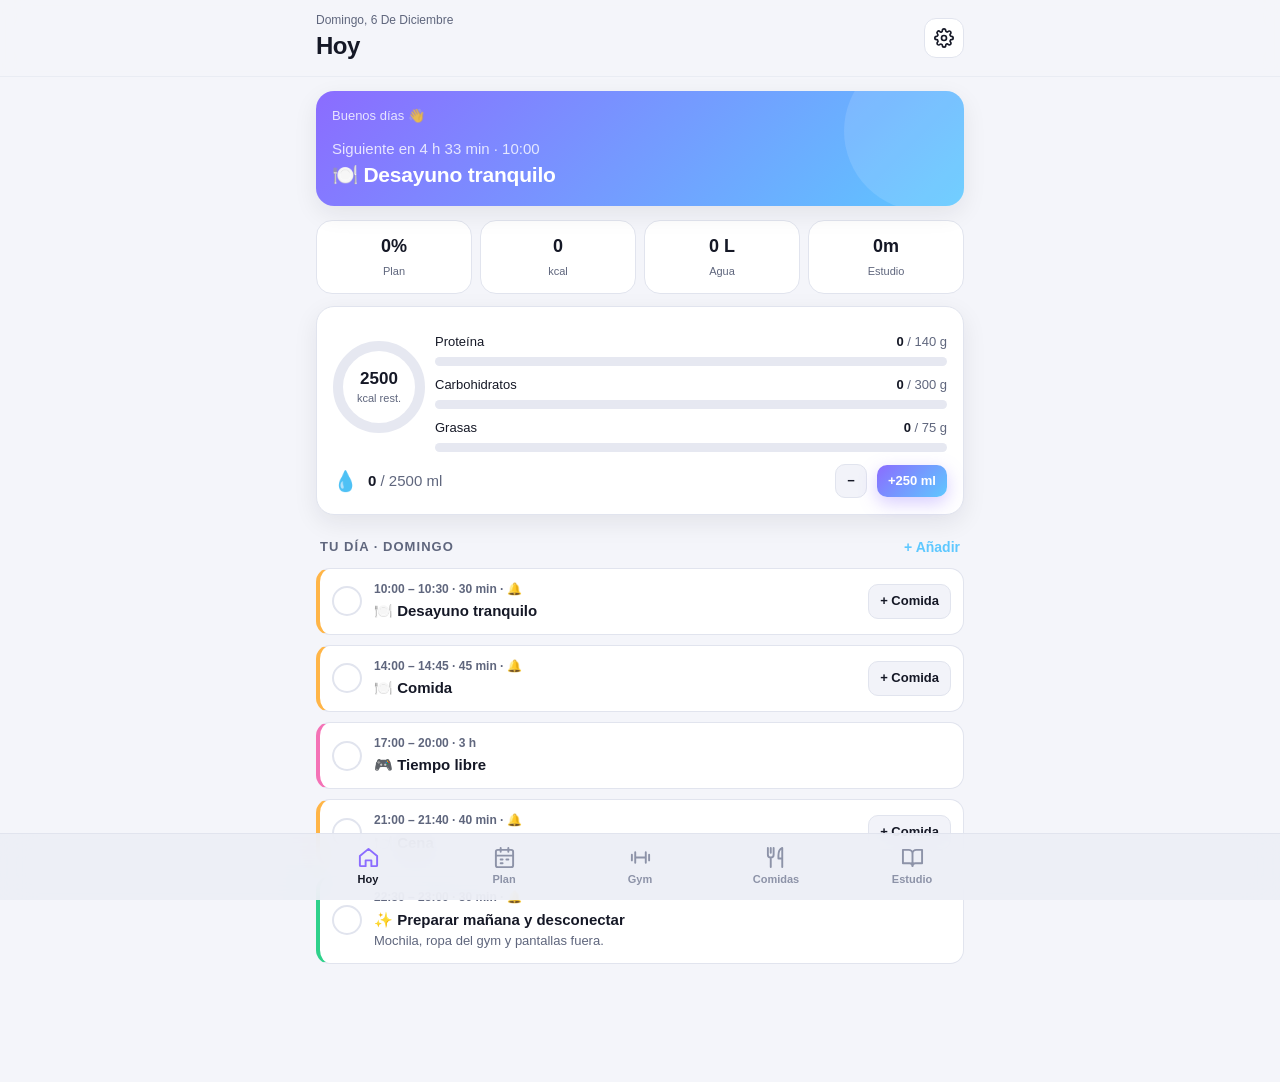
==== index.html @ 32dcec44 "Añadir app Mi Rutina: planificador diario, gym, comidas y estudio PWA sin dependencias con planifica" ====
<!doctype html>
<html lang="es">
<head>
  <meta charset="utf-8">
  <meta name="viewport" content="width=device-width, initial-scale=1, viewport-fit=cover">
  <meta name="theme-color" content="#0b0d14">
  <meta name="description" content="Planifica tu día: rutinas, horas de estudio, gym y nutrición con recordatorios.">
  <meta name="apple-mobile-web-app-capable" content="yes">
  <meta name="mobile-web-app-capable" content="yes">
  <meta name="apple-mobile-web-app-title" content="Mi Rutina">
  <meta name="apple-mobile-web-app-status-bar-style" content="black-translucent">
  <link rel="manifest" href="manifest.webmanifest">
  <link rel="icon" href="icons/icon.svg" type="image/svg+xml">
  <link rel="apple-touch-icon" href="icons/icon-192.png">
  <title>Mi Rutina</title>
  <link rel="stylesheet" href="css/styles.css">
</head>
<body>
  <header class="topbar">
    <div class="topbar-inner">
      <div>
        <div class="eyebrow" id="topDate"></div>
        <h1 id="topTitle">Hoy</h1>
      </div>
      <button class="icon-btn" data-act="go" data-v="ajustes" aria-label="Ajustes">
        <svg viewBox="0 0 24 24" fill="none" stroke="currentColor" stroke-width="2" stroke-linecap="round" stroke-linejoin="round"><circle cx="12" cy="12" r="3"/><path d="M19.4 15a1.65 1.65 0 0 0 .33 1.82l.06.06a2 2 0 1 1-2.83 2.83l-.06-.06a1.65 1.65 0 0 0-1.82-.33 1.65 1.65 0 0 0-1 1.51V21a2 2 0 1 1-4 0v-.09A1.65 1.65 0 0 0 9 19.4a1.65 1.65 0 0 0-1.82.33l-.06.06a2 2 0 1 1-2.83-2.83l.06-.06A1.65 1.65 0 0 0 4.68 15a1.65 1.65 0 0 0-1.51-1H3a2 2 0 1 1 0-4h.09A1.65 1.65 0 0 0 4.6 9a1.65 1.65 0 0 0-.33-1.82l-.06-.06a2 2 0 1 1 2.83-2.83l.06.06A1.65 1.65 0 0 0 9 4.68a1.65 1.65 0 0 0 1-1.51V3a2 2 0 1 1 4 0v.09a1.65 1.65 0 0 0 1 1.51 1.65 1.65 0 0 0 1.82-.33l.06-.06a2 2 0 1 1 2.83 2.83l-.06.06A1.65 1.65 0 0 0 19.4 9a1.65 1.65 0 0 0 1.51 1H21a2 2 0 1 1 0 4h-.09a1.65 1.65 0 0 0-1.51 1z"/></svg>
      </button>
    </div>
  </header>

  <main id="view" class="view"></main>
  <div id="floating"></div>

  <nav class="tabbar" aria-label="Secciones">
    <div class="tabs">
      <button data-act="go" data-v="hoy">
        <svg viewBox="0 0 24 24" fill="none" stroke="currentColor" stroke-width="2" stroke-linecap="round" stroke-linejoin="round"><path d="M3 10.5 12 3l9 7.5V20a1 1 0 0 1-1 1h-5v-6H9v6H4a1 1 0 0 1-1-1z"/></svg>Hoy
      </button>
      <button data-act="go" data-v="plan">
        <svg viewBox="0 0 24 24" fill="none" stroke="currentColor" stroke-width="2" stroke-linecap="round" stroke-linejoin="round"><rect x="3" y="4" width="18" height="18" rx="2"/><path d="M16 2v4M8 2v4M3 10h18M8 14h2M14 14h2M8 18h2"/></svg>Plan
      </button>
      <button data-act="go" data-v="gym">
        <svg viewBox="0 0 24 24" fill="none" stroke="currentColor" stroke-width="2" stroke-linecap="round" stroke-linejoin="round"><path d="M6.5 6.5v11M17.5 6.5v11M3 9v6M21 9v6M6.5 12h11"/></svg>Gym
      </button>
      <button data-act="go" data-v="comidas">
        <svg viewBox="0 0 24 24" fill="none" stroke="currentColor" stroke-width="2" stroke-linecap="round" stroke-linejoin="round"><path d="M3 2v7a3 3 0 0 0 3 3v10M9 2v7a3 3 0 0 1-3 3M6 2v5M18 22V2c-2.5 1-4 4-4 8v3h4"/></svg>Comidas
      </button>
      <button data-act="go" data-v="estudio">
        <svg viewBox="0 0 24 24" fill="none" stroke="currentColor" stroke-width="2" stroke-linecap="round" stroke-linejoin="round"><path d="M2 4h6a4 4 0 0 1 4 4v13a3 3 0 0 0-3-3H2zM22 4h-6a4 4 0 0 0-4 4v13a3 3 0 0 1 3-3h7z"/></svg>Estudio
      </button>
    </div>
  </nav>

  <dialog id="modal"><div id="modalBody"></div></dialog>
  <div id="toasts" aria-live="polite"></div>

  <script src="js/data.js"></script>
  <script src="js/app.js"></script>
</body>
</html>
---- css/styles.css ----
:root {
  --bg: #0b0d14;
  --bg2: #11141e;
  --card: #161a26;
  --card2: #1d2232;
  --line: #262c3f;
  --track: #252b3d;
  --text: #eef0f7;
  --muted: #9097ad;
  --dim: #646b82;
  --accent: #8b6cff;
  --accent2: #5ec8ff;
  --ok: #2fd18b;
  --warn: #ffb547;
  --bad: #ff5c7a;
  --p: #ff6b8b;
  --c: #5ec8ff;
  --f: #ffc15e;
  --grad: linear-gradient(135deg, #8b6cff 0%, #5ec8ff 100%);
  --radius: 18px;
  --shadow: 0 10px 30px rgba(0, 0, 0, .35);
  --safe-b: env(safe-area-inset-bottom, 0px);
  color-scheme: dark;
}

:root[data-theme="light"] {
  --bg: #f4f5fa;
  --bg2: #eceef6;
  --card: #ffffff;
  --card2: #f2f3f9;
  --line: #e1e4ee;
  --track: #e6e8f1;
  --text: #151826;
  --muted: #5f667d;
  --dim: #8d93a8;
  --shadow: 0 8px 24px rgba(20, 24, 40, .08);
  color-scheme: light;
}

* { box-sizing: border-box; -webkit-tap-highlight-color: transparent; }
html, body { margin: 0; }
body {
  background: var(--bg);
  color: var(--text);
  font: 15px/1.45 -apple-system, BlinkMacSystemFont, "Segoe UI", Inter, Roboto, "Helvetica Neue", Arial, sans-serif;
  min-height: 100vh;
  padding-bottom: calc(84px + var(--safe-b));
}
button, input, select, textarea { font: inherit; color: inherit; }
button { cursor: pointer; border: 0; background: none; padding: 0; }
input, select, textarea {
  width: 100%;
  background: var(--card2);
  border: 1px solid var(--line);
  border-radius: 12px;
  padding: 11px 12px;
  outline: none;
  min-width: 0;
}
input:focus, select:focus, textarea:focus { border-color: var(--accent); box-shadow: 0 0 0 3px rgba(139, 108, 255, .2); }
textarea { resize: vertical; min-height: 70px; }
label { display: block; font-size: 13px; color: var(--muted); margin: 12px 0 6px; font-weight: 500; }
h2 { font-size: 18px; margin: 0; letter-spacing: -.01em; }
h3 { font-size: 15px; margin: 0; }
small, .muted { color: var(--muted); }
.dim { color: var(--dim); }
img { max-width: 100%; }

/* --- Barra superior --- */
.topbar {
  position: sticky; top: 0; z-index: 20;
  background: color-mix(in srgb, var(--bg) 85%, transparent);
  backdrop-filter: blur(14px); -webkit-backdrop-filter: blur(14px);
  border-bottom: 1px solid color-mix(in srgb, var(--line) 60%, transparent);
  padding-top: env(safe-area-inset-top, 0px);
}
.topbar-inner { max-width: 680px; margin: 0 auto; padding: 12px 16px; display: flex; align-items: center; justify-content: space-between; gap: 12px; }
.topbar h1 { margin: 0; font-size: 24px; letter-spacing: -.02em; }
.eyebrow { font-size: 12px; color: var(--muted); text-transform: capitalize; }
.icon-btn { width: 40px; height: 40px; border-radius: 12px; display: grid; place-items: center; background: var(--card); border: 1px solid var(--line); flex: none; }
.icon-btn svg { width: 20px; height: 20px; }

.view { max-width: 680px; margin: 0 auto; padding: 14px 16px 24px; }

/* --- Tab bar --- */
.tabbar {
  position: fixed; left: 0; right: 0; bottom: 0; z-index: 30;
  background: color-mix(in srgb, var(--bg2) 92%, transparent);
  backdrop-filter: blur(16px); -webkit-backdrop-filter: blur(16px);
  border-top: 1px solid var(--line);
  display: flex; justify-content: center;
  padding: 6px 6px calc(6px + var(--safe-b));
}
.tabbar .tabs { display: flex; width: 100%; max-width: 680px; }
.tabbar button { flex: 1; display: flex; flex-direction: column; align-items: center; gap: 3px; padding: 6px 2px; color: var(--dim); font-size: 11px; font-weight: 600; border-radius: 12px; }
.tabbar button svg { width: 23px; height: 23px; }
.tabbar button.on { color: var(--text); }
.tabbar button.on svg { color: var(--accent); }

/* --- Elementos base --- */
.card { background: var(--card); border: 1px solid var(--line); border-radius: var(--radius); padding: 16px; margin-bottom: 14px; box-shadow: var(--shadow); }
.card.flat { box-shadow: none; }
.card-h { display: flex; align-items: center; justify-content: space-between; gap: 10px; margin-bottom: 12px; }
.row { display: flex; align-items: center; gap: 10px; }
.row.wrap { flex-wrap: wrap; }
.between { justify-content: space-between; }
.grow { flex: 1; min-width: 0; }
.grid2 { display: grid; grid-template-columns: 1fr 1fr; gap: 10px; }
.grid3 { display: grid; grid-template-columns: repeat(3, 1fr); gap: 10px; }
.stack > * + * { margin-top: 10px; }
.mt { margin-top: 12px; }
.mb { margin-bottom: 12px; }
.center { text-align: center; }
.hidden { display: none !important; }
.sec-title { font-size: 13px; text-transform: uppercase; letter-spacing: .08em; color: var(--muted); font-weight: 700; margin: 22px 4px 10px; }

.btn { display: inline-flex; align-items: center; justify-content: center; gap: 8px; padding: 11px 16px; border-radius: 12px; font-weight: 600; background: var(--card2); border: 1px solid var(--line); white-space: nowrap; }
.btn:active { transform: scale(.98); }
.btn.primary { background: var(--grad); border: 0; color: #fff; box-shadow: 0 6px 18px rgba(139, 108, 255, .35); }
.btn.danger { background: rgba(255, 92, 122, .12); border-color: rgba(255, 92, 122, .35); color: var(--bad); }
.btn.ok { background: rgba(47, 209, 139, .14); border-color: rgba(47, 209, 139, .4); color: var(--ok); }
.btn.sm { padding: 7px 11px; font-size: 13px; border-radius: 10px; }
.btn.block { width: 100%; }
.btn:disabled { opacity: .5; pointer-events: none; }
.link { color: var(--accent2); font-weight: 600; font-size: 14px; }

.chips { display: flex; gap: 8px; overflow-x: auto; padding-bottom: 4px; scrollbar-width: none; }
.chips::-webkit-scrollbar { display: none; }
.chip { flex: none; padding: 8px 13px; border-radius: 999px; background: var(--card); border: 1px solid var(--line); font-size: 13px; font-weight: 600; color: var(--muted); }
.chip.on { background: var(--text); color: var(--bg); border-color: var(--text); }
.chips.wrap { flex-wrap: wrap; overflow: visible; }

.seg { display: flex; background: var(--card); border: 1px solid var(--line); border-radius: 14px; padding: 4px; gap: 4px; margin-bottom: 14px; }
.seg button { flex: 1; padding: 9px 6px; border-radius: 10px; font-weight: 600; font-size: 13px; color: var(--muted); }
.seg button.on { background: var(--card2); color: var(--text); box-shadow: 0 2px 8px rgba(0, 0, 0, .2); }

.badge { display: inline-flex; align-items: center; gap: 4px; padding: 3px 8px; border-radius: 999px; font-size: 11px; font-weight: 700; background: var(--card2); color: var(--muted); border: 1px solid var(--line); }
.dot { width: 9px; height: 9px; border-radius: 50%; display: inline-block; flex: none; }

.empty { text-align: center; color: var(--muted); padding: 26px 12px; }
.empty .big { font-size: 34px; margin-bottom: 6px; }

.banner { display: flex; gap: 12px; align-items: center; padding: 12px 14px; border-radius: 14px; background: rgba(139, 108, 255, .12); border: 1px solid rgba(139, 108, 255, .35); margin-bottom: 14px; font-size: 14px; }
.banner.warn { background: rgba(255, 181, 71, .1); border-color: rgba(255, 181, 71, .35); }

/* --- Hero / hoy --- */
.hero { background: var(--grad); color: #fff; border: 0; position: relative; overflow: hidden; }
.hero::after { content: ""; position: absolute; right: -40px; top: -40px; width: 160px; height: 160px; border-radius: 50%; background: rgba(255, 255, 255, .12); }
.hero .muted { color: rgba(255, 255, 255, .8); }
.hero h2 { font-size: 21px; }
.hero .btn { background: rgba(255, 255, 255, .2); border: 0; color: #fff; }
.stats { display: grid; grid-template-columns: repeat(4, 1fr); gap: 8px; }
.stat { background: var(--card); border: 1px solid var(--line); border-radius: 16px; padding: 12px 6px; text-align: center; }
.stat b { display: block; font-size: 18px; }
.stat span { font-size: 11px; color: var(--muted); }

.tl { position: relative; }
.tl-item { display: flex; gap: 12px; align-items: stretch; background: var(--card); border: 1px solid var(--line); border-left: 4px solid var(--c); border-radius: 14px; padding: 12px; margin-bottom: 10px; }
.tl-item.now { box-shadow: 0 0 0 2px var(--c), var(--shadow); }
.tl-item.done { opacity: .55; }
.tl-item.done .tl-title { text-decoration: line-through; }
.tl-main { flex: 1; min-width: 0; cursor: pointer; }
.tl-time { font-size: 12px; color: var(--muted); font-weight: 600; font-variant-numeric: tabular-nums; }
.tl-title { font-weight: 650; margin-top: 2px; overflow-wrap: anywhere; }
.tl-notes { font-size: 13px; color: var(--muted); margin-top: 2px; overflow-wrap: anywhere; }
.tl-now { font-size: 11px; font-weight: 800; color: var(--c); letter-spacing: .06em; }
.check { width: 30px; height: 30px; flex: none; border-radius: 50%; border: 2px solid var(--line); display: grid; place-items: center; color: transparent; align-self: center; font-weight: 900; }
.check.on { background: var(--ok); border-color: var(--ok); color: #fff; }
.tl-act { align-self: center; flex: none; }

/* --- Anillos y barras --- */
.ring { position: relative; flex: none; }
.ring svg { width: 100%; height: 100%; display: block; }
.ring circle { transition: stroke-dashoffset .6s ease; }
.ring-in { position: absolute; inset: 0; display: grid; place-items: center; text-align: center; line-height: 1.15; }
.ring-in b { font-size: 22px; display: block; }
.ring-in small { font-size: 11px; }

.bar { height: 9px; border-radius: 99px; background: var(--track); overflow: hidden; }
.bar > i { display: block; height: 100%; border-radius: 99px; background: var(--accent); transition: width .5s ease; }
.macro { margin-top: 10px; }
.macro .row { font-size: 13px; margin-bottom: 5px; }
.stackbar { display: flex; height: 12px; border-radius: 99px; overflow: hidden; background: var(--track); }
.stackbar i { display: block; height: 100%; }
.legend { display: flex; gap: 14px; flex-wrap: wrap; font-size: 12px; color: var(--muted); margin-top: 8px; }
.legend span { display: inline-flex; gap: 6px; align-items: center; }

.chart svg { width: 100%; height: auto; display: block; }
.chart text { fill: var(--muted); font-size: 10px; }

.insights { list-style: none; padding: 0; margin: 0; }
.insights li { display: flex; gap: 10px; padding: 9px 0; border-top: 1px solid var(--line); font-size: 14px; }
.insights li:first-child { border-top: 0; }

/* --- Listas --- */
.list-item { display: flex; align-items: center; gap: 12px; padding: 11px 0; border-top: 1px solid var(--line); }
.list-item:first-child { border-top: 0; }
.list-item .grow { cursor: pointer; }
.li-title { font-weight: 600; overflow-wrap: anywhere; }
.li-sub { font-size: 12px; color: var(--muted); }
.kcal { font-weight: 700; font-variant-numeric: tabular-nums; white-space: nowrap; }
.thumbs { display: flex; gap: 8px; overflow-x: auto; margin-top: 8px; }
.thumbs img { width: 64px; height: 64px; object-fit: cover; border-radius: 10px; border: 1px solid var(--line); cursor: pointer; }

/* --- Gym --- */
.ex-card { background: var(--card); border: 1px solid var(--line); border-radius: 16px; padding: 14px; margin-bottom: 12px; }
.ex-card h3 { overflow-wrap: anywhere; }
.set-head, .set-row { display: grid; grid-template-columns: 34px 1fr 1fr 44px 30px; gap: 8px; align-items: center; }
.set-head { font-size: 11px; color: var(--dim); font-weight: 700; text-transform: uppercase; margin: 10px 0 6px; }
.set-row { margin-bottom: 8px; }
.set-row input { padding: 9px 8px; text-align: center; font-weight: 600; font-variant-numeric: tabular-nums; }
.set-n { width: 30px; height: 30px; border-radius: 9px; background: var(--card2); display: grid; place-items: center; font-weight: 700; font-size: 13px; color: var(--muted); }
.set-ok { width: 44px; height: 40px; border-radius: 11px; background: var(--card2); border: 1px solid var(--line); font-weight: 900; color: var(--dim); }
.set-row.done .set-ok { background: var(--ok); color: #fff; border-color: var(--ok); }
.set-row.done input { border-color: rgba(47, 209, 139, .5); }
.x { width: 30px; height: 30px; border-radius: 9px; color: var(--dim); font-size: 18px; }
.hint { font-size: 12px; color: var(--accent2); margin-top: 4px; }
.r-ex { display: grid; grid-template-columns: 1fr; gap: 8px; padding: 12px; background: var(--card2); border-radius: 14px; margin-bottom: 10px; border: 1px solid var(--line); }
.r-ex .nums { display: grid; grid-template-columns: repeat(4, 1fr); gap: 8px; }
.r-ex .nums label { margin: 0 0 4px; font-size: 11px; }
.r-ex .nums input { padding: 8px; text-align: center; }
.mini-btns { display: flex; gap: 4px; }
.mini-btns button { width: 32px; height: 32px; border-radius: 9px; background: var(--card); border: 1px solid var(--line); font-size: 14px; }
.pick { display: flex; align-items: center; gap: 12px; padding: 10px 4px; border-top: 1px solid var(--line); cursor: pointer; }
.pick input { width: 20px; height: 20px; flex: none; accent-color: var(--accent); }
.pick.na { opacity: .45; }
.equip-row { display: flex; align-items: center; gap: 12px; padding: 9px 0; border-top: 1px solid var(--line); cursor: pointer; }
.equip-row:first-of-type { border-top: 0; }
.equip-row input { width: 20px; height: 20px; flex: none; accent-color: var(--ok); }

/* --- Pomodoro --- */
.pomo { text-align: center; padding: 22px 16px; }
.pomo-time { font-size: 64px; font-weight: 800; letter-spacing: -.03em; font-variant-numeric: tabular-nums; line-height: 1; }
.pomo-mode { font-size: 13px; font-weight: 700; letter-spacing: .1em; text-transform: uppercase; color: var(--accent2); }

/* --- Flotantes --- */
#floating { position: fixed; left: 0; right: 0; bottom: calc(72px + var(--safe-b)); z-index: 25; display: flex; flex-direction: column; align-items: center; gap: 8px; pointer-events: none; padding: 0 16px; }
.float { pointer-events: auto; width: 100%; max-width: 648px; display: flex; align-items: center; gap: 12px; padding: 10px 12px 10px 16px; border-radius: 16px; background: var(--card2); border: 1px solid var(--line); box-shadow: var(--shadow); }
.float.rest { background: linear-gradient(135deg, #2fd18b, #1fa3a3); color: #fff; border: 0; }
.float.rest .btn { background: rgba(255, 255, 255, .2); border: 0; color: #fff; }
.float b { font-variant-numeric: tabular-nums; }

/* --- Modal --- */
dialog#modal { padding: 0; border: 0; background: transparent; color: var(--text); width: 100%; max-width: 580px; max-height: 92vh; margin: auto auto 0; overflow: visible; }
dialog#modal::backdrop { background: rgba(5, 7, 12, .6); backdrop-filter: blur(3px); }
#modalBody { background: var(--bg2); border: 1px solid var(--line); border-radius: 22px 22px 0 0; padding: 18px 16px calc(18px + var(--safe-b)); max-height: 92vh; overflow-y: auto; animation: up .22s ease; }
@media (min-width: 620px) {
  dialog#modal { margin: auto; }
  #modalBody { border-radius: 22px; }
}
@keyframes up { from { transform: translateY(30px); opacity: 0; } to { transform: none; opacity: 1; } }
.m-head { display: flex; align-items: center; justify-content: space-between; gap: 10px; margin-bottom: 8px; }
.m-head h2 { font-size: 19px; }
.m-close { width: 34px; height: 34px; border-radius: 50%; background: var(--card); border: 1px solid var(--line); font-size: 18px; color: var(--muted); flex: none; }
.m-foot { display: flex; gap: 10px; margin-top: 18px; }
.m-foot .btn { flex: 1; }
.daypick { display: grid; grid-template-columns: repeat(7, 1fr); gap: 6px; }
.daypick button { padding: 10px 0; border-radius: 10px; background: var(--card); border: 1px solid var(--line); font-weight: 700; color: var(--muted); }
.daypick button.on { background: var(--accent); border-color: var(--accent); color: #fff; }
.catpick { display: grid; grid-template-columns: repeat(4, 1fr); gap: 6px; }
.catpick button { padding: 9px 2px; border-radius: 12px; background: var(--card); border: 2px solid var(--line); font-size: 12px; font-weight: 600; display: flex; flex-direction: column; align-items: center; gap: 2px; }
.catpick button span { font-size: 18px; }
.catpick button.on { border-color: var(--c); background: color-mix(in srgb, var(--c) 18%, var(--card)); }

.cam { position: relative; background: #000; border-radius: 16px; overflow: hidden; aspect-ratio: 4 / 3; }
.cam video, .cam img { width: 100%; height: 100%; object-fit: cover; display: block; }
.cam .scanline { position: absolute; left: 10%; right: 10%; top: 50%; height: 2px; background: var(--bad); box-shadow: 0 0 12px var(--bad); animation: scan 2s ease-in-out infinite; }
@keyframes scan { 0%, 100% { top: 25%; } 50% { top: 75%; } }
.nut-table { width: 100%; border-collapse: collapse; font-size: 14px; }
.nut-table td { padding: 7px 0; border-top: 1px solid var(--line); }
.nut-table td:last-child { text-align: right; font-weight: 600; font-variant-numeric: tabular-nums; }
.prev { display: grid; grid-template-columns: repeat(4, 1fr); gap: 8px; text-align: center; margin-top: 12px; }
.prev div { background: var(--card); border: 1px solid var(--line); border-radius: 12px; padding: 10px 4px; }
.prev b { display: block; font-size: 17px; }
.prev span { font-size: 11px; color: var(--muted); }
.ai-item { display: grid; grid-template-columns: 22px 1fr 80px; gap: 10px; align-items: center; padding: 10px 0; border-top: 1px solid var(--line); }
.ai-item input[type=checkbox] { width: 20px; height: 20px; accent-color: var(--accent); }
.ai-item input[type=number] { padding: 8px; text-align: center; }
.spinner { width: 28px; height: 28px; border: 3px solid var(--track); border-top-color: var(--accent); border-radius: 50%; animation: spin .8s linear infinite; margin: 0 auto; }
@keyframes spin { to { transform: rotate(360deg); } }
.switch { position: relative; width: 48px; height: 28px; flex: none; }
.switch input { opacity: 0; width: 0; height: 0; position: absolute; }
.switch span { position: absolute; inset: 0; background: var(--track); border-radius: 99px; transition: .2s; cursor: pointer; }
.switch span::before { content: ""; position: absolute; width: 22px; height: 22px; left: 3px; top: 3px; border-radius: 50%; background: #fff; transition: .2s; }
.switch input:checked + span { background: var(--accent); }
.switch input:checked + span::before { transform: translateX(20px); }
.set-line { display: flex; align-items: center; justify-content: space-between; gap: 12px; padding: 12px 0; border-top: 1px solid var(--line); }
.set-line:first-child { border-top: 0; }

/* --- Toasts --- */
#toasts { position: fixed; top: calc(10px + env(safe-area-inset-top, 0px)); left: 0; right: 0; z-index: 100; display: flex; flex-direction: column; align-items: center; gap: 8px; pointer-events: none; padding: 0 16px; }
.toast { pointer-events: auto; max-width: 460px; width: 100%; background: var(--card2); border: 1px solid var(--line); border-radius: 16px; padding: 12px 14px; box-shadow: var(--shadow); animation: down .25s ease; }
.toast b { display: block; }
.toast small { display: block; margin-top: 2px; }
.toast.out { opacity: 0; transform: translateY(-10px); transition: .3s; }
@keyframes down { from { transform: translateY(-14px); opacity: 0; } to { transform: none; opacity: 1; } }

@media (max-width: 380px) {
  .stats { grid-template-columns: repeat(2, 1fr); }
  .pomo-time { font-size: 54px; }
  .catpick { grid-template-columns: repeat(3, 1fr); }
}
@media (prefers-reduced-motion: reduce) {
  *, *::before, *::after { animation: none !important; transition: none !important; }
}
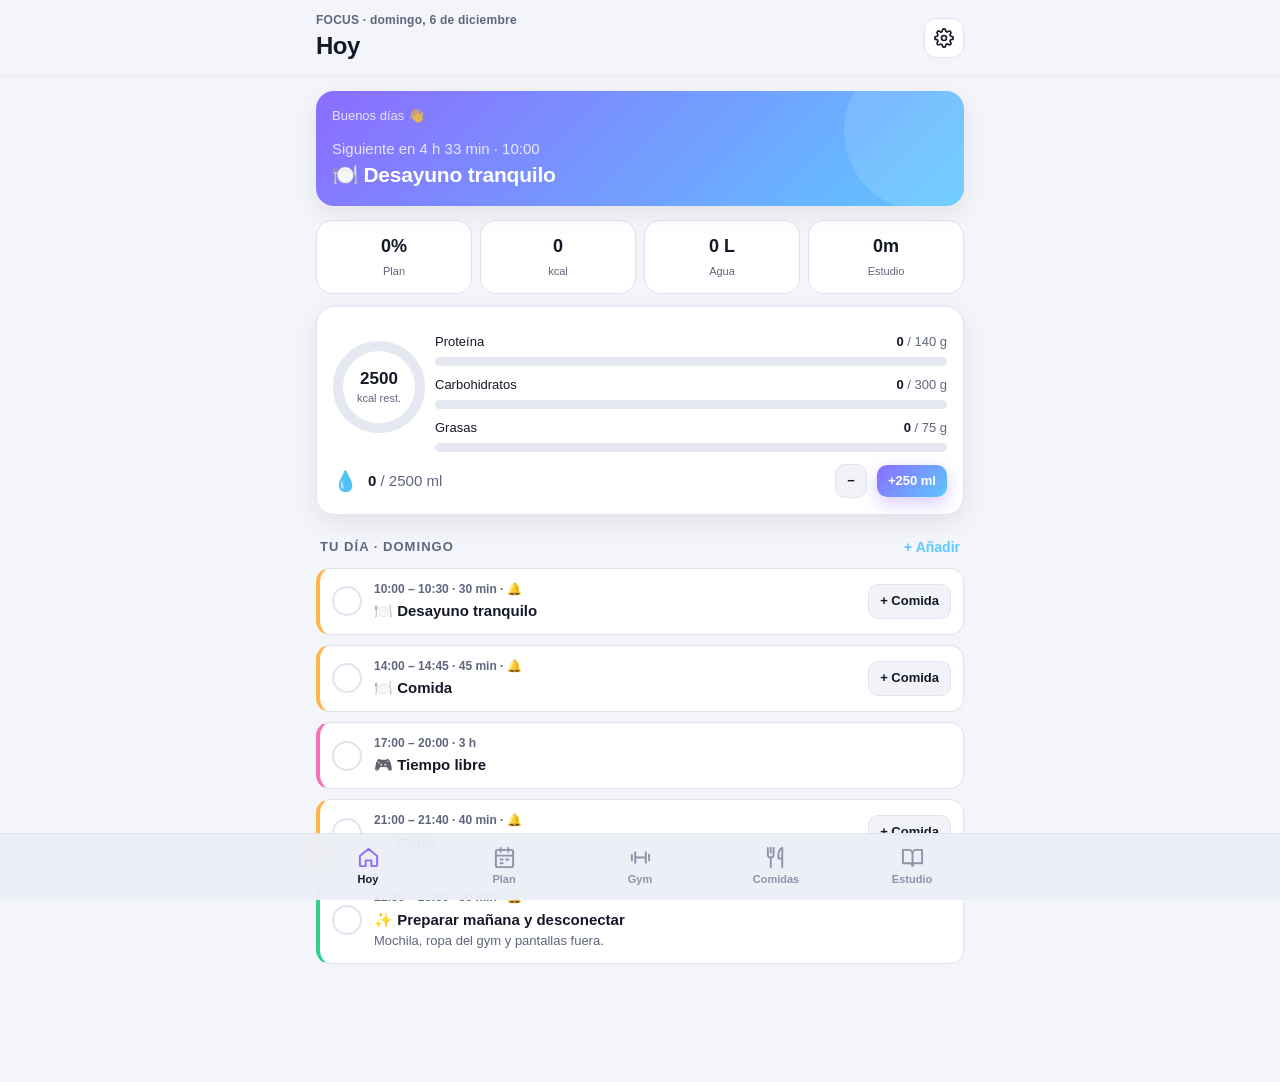
==== commit 9dabd4f3: "Renombrar la app a FOCUS Co-Authored-By: Claude Opus 5.5 <noreply@anthropic.com> Claude-Session: htt" ====
--- a/index.html
+++ b/index.html
@@ -7,12 +7,12 @@
   <meta name="description" content="Planifica tu día: rutinas, horas de estudio, gym y nutrición con recordatorios.">
   <meta name="apple-mobile-web-app-capable" content="yes">
   <meta name="mobile-web-app-capable" content="yes">
-  <meta name="apple-mobile-web-app-title" content="Mi Rutina">
+  <meta name="apple-mobile-web-app-title" content="FOCUS">
   <meta name="apple-mobile-web-app-status-bar-style" content="black-translucent">
   <link rel="manifest" href="manifest.webmanifest">
   <link rel="icon" href="icons/icon.svg" type="image/svg+xml">
   <link rel="apple-touch-icon" href="icons/icon-192.png">
-  <title>Mi Rutina</title>
+  <title>FOCUS</title>
   <link rel="stylesheet" href="css/styles.css">
 </head>
 <body>
--- a/css/styles.css
+++ b/css/styles.css
@@ -76,7 +76,7 @@
 }
 .topbar-inner { max-width: 680px; margin: 0 auto; padding: 12px 16px; display: flex; align-items: center; justify-content: space-between; gap: 12px; }
 .topbar h1 { margin: 0; font-size: 24px; letter-spacing: -.02em; }
-.eyebrow { font-size: 12px; color: var(--muted); text-transform: capitalize; }
+.eyebrow { font-size: 12px; color: var(--muted); font-weight: 600; letter-spacing: .02em; }
 .icon-btn { width: 40px; height: 40px; border-radius: 12px; display: grid; place-items: center; background: var(--card); border: 1px solid var(--line); flex: none; }
 .icon-btn svg { width: 20px; height: 20px; }
 
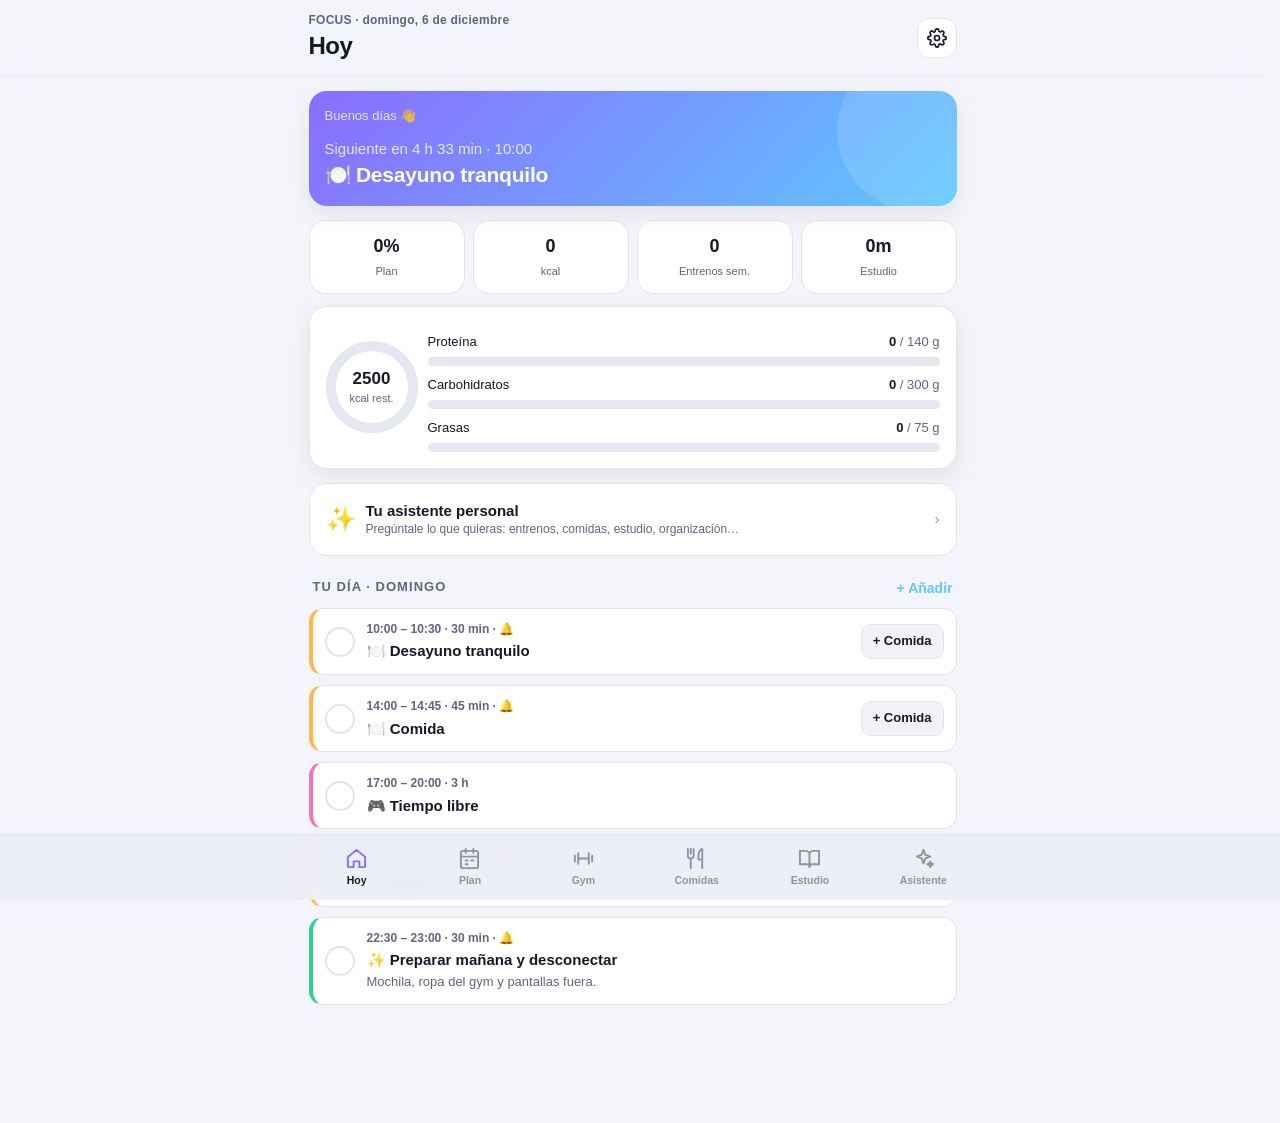
==== commit 51c063ff: "Asistente personal, mapa muscular y rutinas propias por día - Nueva pestaña Asistente: chat con Clau" ====
--- a/index.html
+++ b/index.html
@@ -48,6 +48,9 @@
       <button data-act="go" data-v="estudio">
         <svg viewBox="0 0 24 24" fill="none" stroke="currentColor" stroke-width="2" stroke-linecap="round" stroke-linejoin="round"><path d="M2 4h6a4 4 0 0 1 4 4v13a3 3 0 0 0-3-3H2zM22 4h-6a4 4 0 0 0-4 4v13a3 3 0 0 1 3-3h7z"/></svg>Estudio
       </button>
+      <button data-act="go" data-v="asistente">
+        <svg viewBox="0 0 24 24" fill="none" stroke="currentColor" stroke-width="2" stroke-linecap="round" stroke-linejoin="round"><path d="M12 3l1.9 5.1L19 10l-5.1 1.9L12 17l-1.9-5.1L5 10l5.1-1.9z"/><path d="M19 15l.8 2.2L22 18l-2.2.8L19 21l-.8-2.2L16 18l2.2-.8z"/></svg>Asistente
+      </button>
     </div>
   </nav>
 
--- a/css/styles.css
+++ b/css/styles.css
@@ -17,6 +17,10 @@
   --c: #5ec8ff;
   --f: #ffc15e;
   --grad: linear-gradient(135deg, #8b6cff 0%, #5ec8ff 100%);
+  --body: #262c40;
+  --muscle: #343b54;
+  --mp: #ff5c7a;
+  --ms: rgba(255, 92, 122, .42);
   --radius: 18px;
   --shadow: 0 10px 30px rgba(0, 0, 0, .35);
   --safe-b: env(safe-area-inset-bottom, 0px);
@@ -34,12 +38,28 @@
   --muted: #5f667d;
   --dim: #8d93a8;
   --shadow: 0 8px 24px rgba(20, 24, 40, .08);
+  --body: #e4e7f0;
+  --muscle: #cdd3e2;
+  --ms: rgba(255, 92, 122, .38);
   color-scheme: light;
 }
 
 * { box-sizing: border-box; -webkit-tap-highlight-color: transparent; }
 html, body { margin: 0; }
+html {
+  -webkit-text-size-adjust: 100%;
+  text-size-adjust: 100%;
+  overflow-x: hidden;
+  overscroll-behavior: none;
+  scrollbar-gutter: stable;
+}
+html.modal-open { overflow: hidden; }
+html, body, #view { overflow-anchor: none; }
+/* Sin zoom por doble toque ni al enfocar campos (iOS amplía si la letra es < 16px) */
+a, button, input, select, textarea, label, [data-act] { touch-action: manipulation; }
 body {
+  overflow-x: hidden;
+  overscroll-behavior-y: none;
   background: var(--bg);
   color: var(--text);
   font: 15px/1.45 -apple-system, BlinkMacSystemFont, "Segoe UI", Inter, Roboto, "Helvetica Neue", Arial, sans-serif;
@@ -54,6 +74,7 @@
   border: 1px solid var(--line);
   border-radius: 12px;
   padding: 11px 12px;
+  font-size: 16px;
   outline: none;
   min-width: 0;
 }
@@ -92,7 +113,7 @@
   padding: 6px 6px calc(6px + var(--safe-b));
 }
 .tabbar .tabs { display: flex; width: 100%; max-width: 680px; }
-.tabbar button { flex: 1; display: flex; flex-direction: column; align-items: center; gap: 3px; padding: 6px 2px; color: var(--dim); font-size: 11px; font-weight: 600; border-radius: 12px; }
+.tabbar button { flex: 1; min-width: 0; display: flex; flex-direction: column; align-items: center; gap: 3px; padding: 6px 0; color: var(--dim); font-size: 10.5px; white-space: nowrap; font-weight: 600; border-radius: 12px; }
 .tabbar button svg { width: 23px; height: 23px; }
 .tabbar button.on { color: var(--text); }
 .tabbar button.on svg { color: var(--accent); }
@@ -114,8 +135,8 @@
 .hidden { display: none !important; }
 .sec-title { font-size: 13px; text-transform: uppercase; letter-spacing: .08em; color: var(--muted); font-weight: 700; margin: 22px 4px 10px; }
 
-.btn { display: inline-flex; align-items: center; justify-content: center; gap: 8px; padding: 11px 16px; border-radius: 12px; font-weight: 600; background: var(--card2); border: 1px solid var(--line); white-space: nowrap; }
-.btn:active { transform: scale(.98); }
+.btn { text-decoration: none; display: inline-flex; align-items: center; justify-content: center; gap: 8px; padding: 11px 16px; border-radius: 12px; font-weight: 600; background: var(--card2); border: 1px solid var(--line); white-space: nowrap; }
+.btn:active { opacity: .8; }
 .btn.primary { background: var(--grad); border: 0; color: #fff; box-shadow: 0 6px 18px rgba(139, 108, 255, .35); }
 .btn.danger { background: rgba(255, 92, 122, .12); border-color: rgba(255, 92, 122, .35); color: var(--bad); }
 .btn.ok { background: rgba(47, 209, 139, .14); border-color: rgba(47, 209, 139, .4); color: var(--ok); }
@@ -124,7 +145,7 @@
 .btn:disabled { opacity: .5; pointer-events: none; }
 .link { color: var(--accent2); font-weight: 600; font-size: 14px; }
 
-.chips { display: flex; gap: 8px; overflow-x: auto; padding-bottom: 4px; scrollbar-width: none; }
+.chips { display: flex; gap: 8px; overflow-x: auto; padding-bottom: 4px; scrollbar-width: none; overscroll-behavior-x: contain; }
 .chips::-webkit-scrollbar { display: none; }
 .chip { flex: none; padding: 8px 13px; border-radius: 999px; background: var(--card); border: 1px solid var(--line); font-size: 13px; font-weight: 600; color: var(--muted); }
 .chip.on { background: var(--text); color: var(--bg); border-color: var(--text); }
@@ -228,6 +249,39 @@
 .equip-row:first-of-type { border-top: 0; }
 .equip-row input { width: 20px; height: 20px; flex: none; accent-color: var(--ok); }
 
+/* --- Mapa muscular --- */
+.body-map { display: block; flex: none; }
+.body-map.xs { width: 54px; height: 50px; }
+.body-map.sm { width: 74px; height: 68px; }
+.body-map.lg { width: 100%; max-width: 330px; height: auto; margin: 0 auto; }
+.badge.mp { background: rgba(255, 92, 122, .16); border-color: rgba(255, 92, 122, .45); color: var(--mp); }
+.badge.ms { background: transparent; border-style: dashed; }
+.badge.ok { background: rgba(47, 209, 139, .12); border-color: rgba(47, 209, 139, .4); color: var(--ok); }
+
+/* --- Asistente --- */
+.chat { display: flex; flex-direction: column; gap: 10px; }
+.msg { max-width: 88%; padding: 11px 14px; border-radius: 18px; line-height: 1.5; overflow-wrap: anywhere; }
+.msg.user { align-self: flex-end; background: var(--grad); color: #fff; border-bottom-right-radius: 6px; }
+.msg.ai { align-self: flex-start; background: var(--card); border: 1px solid var(--line); border-bottom-left-radius: 6px; }
+.msg.ai.err { border-color: rgba(255, 181, 71, .5); }
+.msg p { margin: 0 0 8px; }
+.msg p:last-child { margin-bottom: 0; }
+.msg .md-h { font-weight: 700; margin-top: 4px; }
+.msg ul, .msg ol { margin: 4px 0 8px; padding-left: 20px; }
+.msg li { margin: 3px 0; }
+.msg code { background: var(--card2); padding: 1px 5px; border-radius: 6px; font-size: 13px; }
+.ai-acts { display: flex; flex-wrap: wrap; gap: 6px; margin-top: 10px; }
+.typing { display: inline-flex; gap: 4px; vertical-align: middle; }
+.typing i { width: 7px; height: 7px; border-radius: 50%; background: var(--accent); animation: blink 1.2s infinite ease-in-out; }
+.typing i:nth-child(2) { animation-delay: .2s; }
+.typing i:nth-child(3) { animation-delay: .4s; }
+@keyframes blink { 0%, 80%, 100% { opacity: .25; } 40% { opacity: 1; } }
+.chatbar { position: fixed; left: 0; right: 0; bottom: calc(68px + var(--safe-b)); z-index: 24; padding: 8px 16px; background: color-mix(in srgb, var(--bg) 88%, transparent); backdrop-filter: blur(12px); -webkit-backdrop-filter: blur(12px); border-top: 1px solid var(--line); }
+.chatbar-in { max-width: 648px; margin: 0 auto; display: flex; gap: 8px; align-items: flex-end; }
+.chatbar textarea { min-height: 46px; max-height: 140px; resize: none; border-radius: 16px; }
+.chatbar .btn { width: 48px; height: 46px; padding: 0; border-radius: 14px; font-size: 18px; flex: none; }
+body.has-chatbar { padding-bottom: calc(160px + var(--safe-b)); }
+
 /* --- Pomodoro --- */
 .pomo { text-align: center; padding: 22px 16px; }
 .pomo-time { font-size: 64px; font-weight: 800; letter-spacing: -.03em; font-variant-numeric: tabular-nums; line-height: 1; }
@@ -243,7 +297,7 @@
 /* --- Modal --- */
 dialog#modal { padding: 0; border: 0; background: transparent; color: var(--text); width: 100%; max-width: 580px; max-height: 92vh; margin: auto auto 0; overflow: visible; }
 dialog#modal::backdrop { background: rgba(5, 7, 12, .6); backdrop-filter: blur(3px); }
-#modalBody { background: var(--bg2); border: 1px solid var(--line); border-radius: 22px 22px 0 0; padding: 18px 16px calc(18px + var(--safe-b)); max-height: 92vh; overflow-y: auto; animation: up .22s ease; }
+#modalBody { background: var(--bg2); border: 1px solid var(--line); border-radius: 22px 22px 0 0; padding: 18px 16px calc(18px + var(--safe-b)); max-height: 92vh; max-height: 92dvh; overflow-y: auto; overscroll-behavior: contain; -webkit-overflow-scrolling: touch; animation: up .22s ease; }
 @media (min-width: 620px) {
   dialog#modal { margin: auto; }
   #modalBody { border-radius: 22px; }
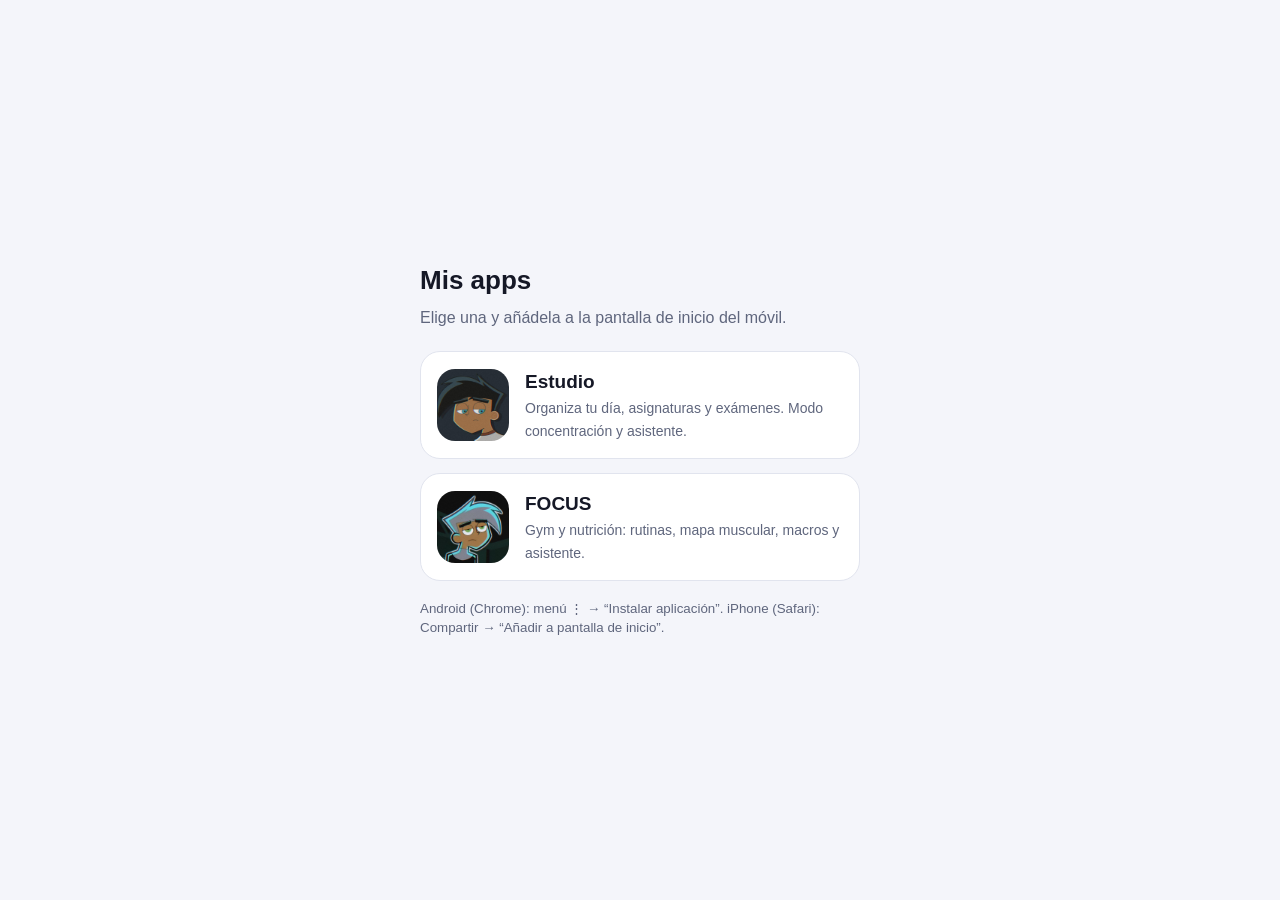
==== commit 93a4def4: "Separar en dos apps: Estudio y FOCUS - estudio/: horario propio sin ejemplos, tareas con fecha, asig" ====
--- a/index.html
+++ b/index.html
@@ -4,60 +4,30 @@
   <meta charset="utf-8">
   <meta name="viewport" content="width=device-width, initial-scale=1, viewport-fit=cover">
   <meta name="theme-color" content="#0b0d14">
-  <meta name="description" content="Planifica tu día: rutinas, horas de estudio, gym y nutrición con recordatorios.">
-  <meta name="apple-mobile-web-app-capable" content="yes">
-  <meta name="mobile-web-app-capable" content="yes">
-  <meta name="apple-mobile-web-app-title" content="FOCUS">
-  <meta name="apple-mobile-web-app-status-bar-style" content="black-translucent">
-  <link rel="manifest" href="manifest.webmanifest">
-  <link rel="icon" href="icons/icon.svg" type="image/svg+xml">
-  <link rel="apple-touch-icon" href="icons/icon-192.png">
-  <title>FOCUS</title>
-  <link rel="stylesheet" href="css/styles.css">
+  <title>Mis apps</title>
+  <link rel="icon" href="estudio/icons/favicon-32.png" type="image/png">
+  <style>
+    :root { --bg: #0b0d14; --card: #161a26; --line: #262c3f; --text: #eef0f7; --muted: #9097ad; color-scheme: dark; }
+    @media (prefers-color-scheme: light) { :root { --bg: #f4f5fa; --card: #fff; --line: #e1e4ee; --text: #151826; --muted: #5f667d; color-scheme: light; } }
+    * { box-sizing: border-box; }
+    body { margin: 0; min-height: 100vh; background: var(--bg); color: var(--text); font: 16px/1.45 -apple-system, BlinkMacSystemFont, "Segoe UI", Roboto, Arial, sans-serif; display: grid; place-items: center; padding: 24px 16px; }
+    main { width: 100%; max-width: 440px; }
+    h1 { font-size: 26px; margin: 0 0 6px; }
+    p { color: var(--muted); margin: 0 0 22px; }
+    a.app { display: flex; align-items: center; gap: 16px; padding: 16px; margin-bottom: 14px; border-radius: 20px; background: var(--card); border: 1px solid var(--line); color: inherit; text-decoration: none; }
+    a.app img { width: 72px; height: 72px; border-radius: 18px; flex: none; }
+    a.app b { font-size: 19px; display: block; }
+    a.app span { color: var(--muted); font-size: 14px; }
+    small { display: block; color: var(--muted); margin-top: 18px; }
+  </style>
 </head>
 <body>
-  <header class="topbar">
-    <div class="topbar-inner">
-      <div>
-        <div class="eyebrow" id="topDate"></div>
-        <h1 id="topTitle">Hoy</h1>
-      </div>
-      <button class="icon-btn" data-act="go" data-v="ajustes" aria-label="Ajustes">
-        <svg viewBox="0 0 24 24" fill="none" stroke="currentColor" stroke-width="2" stroke-linecap="round" stroke-linejoin="round"><circle cx="12" cy="12" r="3"/><path d="M19.4 15a1.65 1.65 0 0 0 .33 1.82l.06.06a2 2 0 1 1-2.83 2.83l-.06-.06a1.65 1.65 0 0 0-1.82-.33 1.65 1.65 0 0 0-1 1.51V21a2 2 0 1 1-4 0v-.09A1.65 1.65 0 0 0 9 19.4a1.65 1.65 0 0 0-1.82.33l-.06.06a2 2 0 1 1-2.83-2.83l.06-.06A1.65 1.65 0 0 0 4.68 15a1.65 1.65 0 0 0-1.51-1H3a2 2 0 1 1 0-4h.09A1.65 1.65 0 0 0 4.6 9a1.65 1.65 0 0 0-.33-1.82l-.06-.06a2 2 0 1 1 2.83-2.83l.06.06A1.65 1.65 0 0 0 9 4.68a1.65 1.65 0 0 0 1-1.51V3a2 2 0 1 1 4 0v.09a1.65 1.65 0 0 0 1 1.51 1.65 1.65 0 0 0 1.82-.33l.06-.06a2 2 0 1 1 2.83 2.83l-.06.06A1.65 1.65 0 0 0 19.4 9a1.65 1.65 0 0 0 1.51 1H21a2 2 0 1 1 0 4h-.09a1.65 1.65 0 0 0-1.51 1z"/></svg>
-      </button>
-    </div>
-  </header>
-
-  <main id="view" class="view"></main>
-  <div id="floating"></div>
-
-  <nav class="tabbar" aria-label="Secciones">
-    <div class="tabs">
-      <button data-act="go" data-v="hoy">
-        <svg viewBox="0 0 24 24" fill="none" stroke="currentColor" stroke-width="2" stroke-linecap="round" stroke-linejoin="round"><path d="M3 10.5 12 3l9 7.5V20a1 1 0 0 1-1 1h-5v-6H9v6H4a1 1 0 0 1-1-1z"/></svg>Hoy
-      </button>
-      <button data-act="go" data-v="plan">
-        <svg viewBox="0 0 24 24" fill="none" stroke="currentColor" stroke-width="2" stroke-linecap="round" stroke-linejoin="round"><rect x="3" y="4" width="18" height="18" rx="2"/><path d="M16 2v4M8 2v4M3 10h18M8 14h2M14 14h2M8 18h2"/></svg>Plan
-      </button>
-      <button data-act="go" data-v="gym">
-        <svg viewBox="0 0 24 24" fill="none" stroke="currentColor" stroke-width="2" stroke-linecap="round" stroke-linejoin="round"><path d="M6.5 6.5v11M17.5 6.5v11M3 9v6M21 9v6M6.5 12h11"/></svg>Gym
-      </button>
-      <button data-act="go" data-v="comidas">
-        <svg viewBox="0 0 24 24" fill="none" stroke="currentColor" stroke-width="2" stroke-linecap="round" stroke-linejoin="round"><path d="M3 2v7a3 3 0 0 0 3 3v10M9 2v7a3 3 0 0 1-3 3M6 2v5M18 22V2c-2.5 1-4 4-4 8v3h4"/></svg>Comidas
-      </button>
-      <button data-act="go" data-v="estudio">
-        <svg viewBox="0 0 24 24" fill="none" stroke="currentColor" stroke-width="2" stroke-linecap="round" stroke-linejoin="round"><path d="M2 4h6a4 4 0 0 1 4 4v13a3 3 0 0 0-3-3H2zM22 4h-6a4 4 0 0 0-4 4v13a3 3 0 0 1 3-3h7z"/></svg>Estudio
-      </button>
-      <button data-act="go" data-v="asistente">
-        <svg viewBox="0 0 24 24" fill="none" stroke="currentColor" stroke-width="2" stroke-linecap="round" stroke-linejoin="round"><path d="M12 3l1.9 5.1L19 10l-5.1 1.9L12 17l-1.9-5.1L5 10l5.1-1.9z"/><path d="M19 15l.8 2.2L22 18l-2.2.8L19 21l-.8-2.2L16 18l2.2-.8z"/></svg>Asistente
-      </button>
-    </div>
-  </nav>
-
-  <dialog id="modal"><div id="modalBody"></div></dialog>
-  <div id="toasts" aria-live="polite"></div>
-
-  <script src="js/data.js"></script>
-  <script src="js/app.js"></script>
+  <main>
+    <h1>Mis apps</h1>
+    <p>Elige una y añádela a la pantalla de inicio del móvil.</p>
+    <a class="app" href="estudio/"><img src="estudio/icons/icon-192.png" alt=""><div><b>Estudio</b><span>Organiza tu día, asignaturas y exámenes. Modo concentración y asistente.</span></div></a>
+    <a class="app" href="focus/"><img src="focus/icons/icon-192.png" alt=""><div><b>FOCUS</b><span>Gym y nutrición: rutinas, mapa muscular, macros y asistente.</span></div></a>
+    <small>Android (Chrome): menú ⋮ → “Instalar aplicación”. iPhone (Safari): Compartir → “Añadir a pantalla de inicio”.</small>
+  </main>
 </body>
 </html>
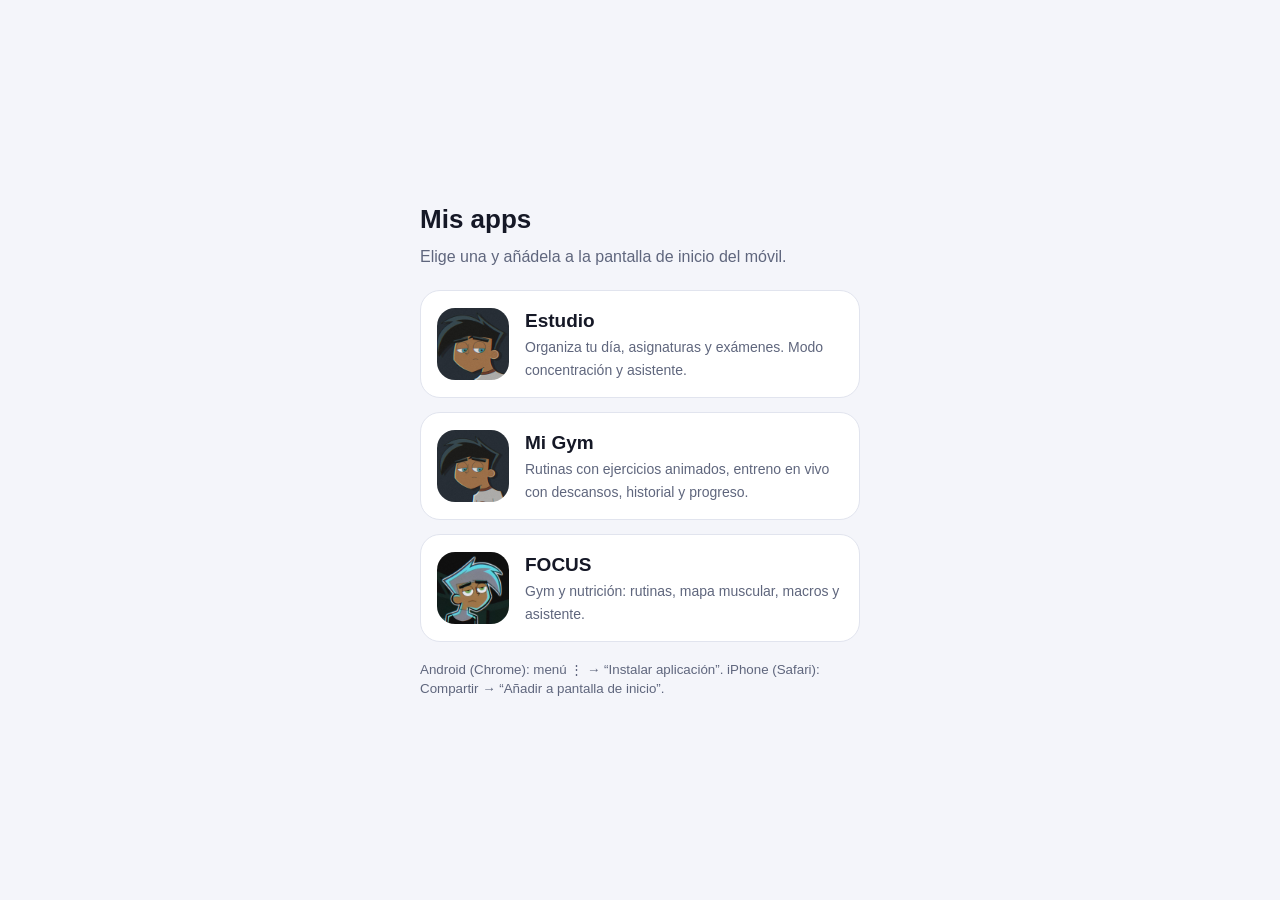
==== commit edeaa96c: "Añadir app Mi Gym: rutinas, ejercicios animados y entreno en vivo Nueva PWA en gym/ con el logo como" ====
--- a/index.html
+++ b/index.html
@@ -26,6 +26,7 @@
     <h1>Mis apps</h1>
     <p>Elige una y añádela a la pantalla de inicio del móvil.</p>
     <a class="app" href="estudio/"><img src="estudio/icons/icon-192.png" alt=""><div><b>Estudio</b><span>Organiza tu día, asignaturas y exámenes. Modo concentración y asistente.</span></div></a>
+    <a class="app" href="gym/"><img src="gym/icons/icon-192.png" alt=""><div><b>Mi Gym</b><span>Rutinas con ejercicios animados, entreno en vivo con descansos, historial y progreso.</span></div></a>
     <a class="app" href="focus/"><img src="focus/icons/icon-192.png" alt=""><div><b>FOCUS</b><span>Gym y nutrición: rutinas, mapa muscular, macros y asistente.</span></div></a>
     <small>Android (Chrome): menú ⋮ → “Instalar aplicación”. iPhone (Safari): Compartir → “Añadir a pantalla de inicio”.</small>
   </main>
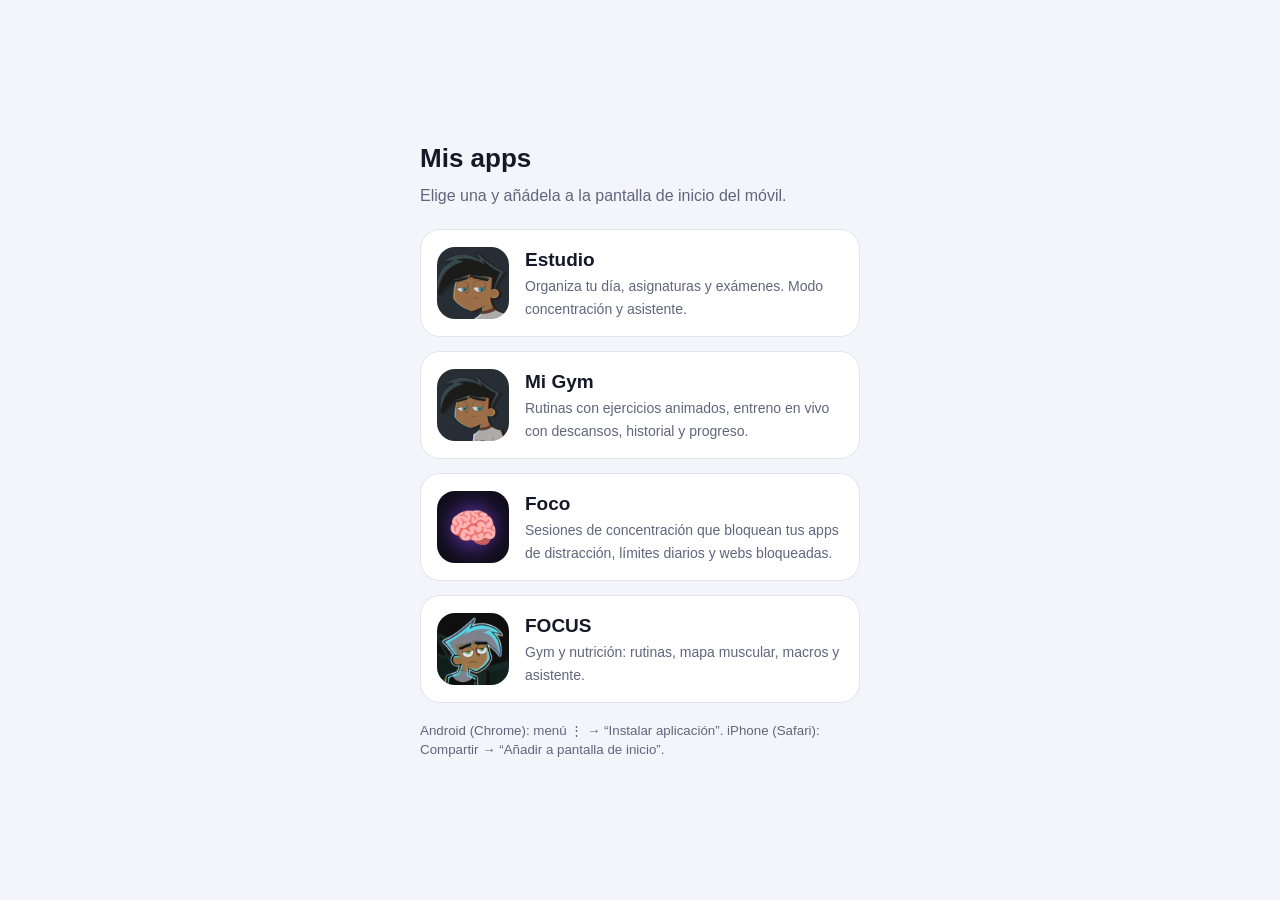
==== commit 63fb381f: "Añadir app Foco: sesiones que bloquean distracciones, límites diarios y webs bloqueadas Co-Authored-" ====
--- a/index.html
+++ b/index.html
@@ -27,6 +27,7 @@
     <p>Elige una y añádela a la pantalla de inicio del móvil.</p>
     <a class="app" href="estudio/"><img src="estudio/icons/icon-192.png" alt=""><div><b>Estudio</b><span>Organiza tu día, asignaturas y exámenes. Modo concentración y asistente.</span></div></a>
     <a class="app" href="gym/"><img src="gym/icons/icon-192.png" alt=""><div><b>Mi Gym</b><span>Rutinas con ejercicios animados, entreno en vivo con descansos, historial y progreso.</span></div></a>
+    <a class="app" href="foco/"><img src="foco/icons/icon-192.png" alt=""><div><b>Foco</b><span>Sesiones de concentración que bloquean tus apps de distracción, límites diarios y webs bloqueadas.</span></div></a>
     <a class="app" href="focus/"><img src="focus/icons/icon-192.png" alt=""><div><b>FOCUS</b><span>Gym y nutrición: rutinas, mapa muscular, macros y asistente.</span></div></a>
     <small>Android (Chrome): menú ⋮ → “Instalar aplicación”. iPhone (Safari): Compartir → “Añadir a pantalla de inicio”.</small>
   </main>
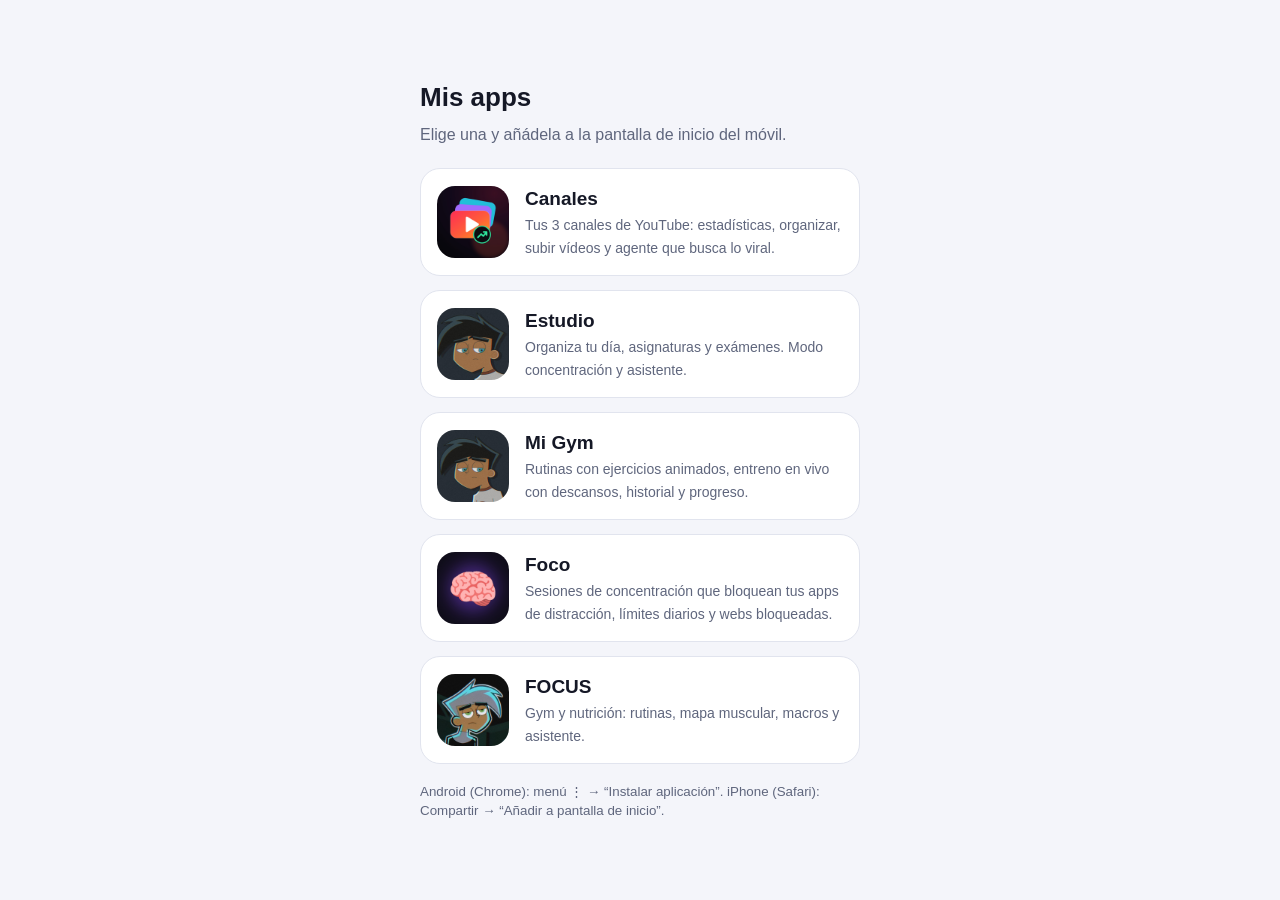
==== commit 5bff3dd2: "Añadir app Canales: 3 canales de YouTube, tablero, subidas y agente de crecimiento Co-Authored-By: C" ====
--- a/index.html
+++ b/index.html
@@ -25,6 +25,7 @@
   <main>
     <h1>Mis apps</h1>
     <p>Elige una y añádela a la pantalla de inicio del móvil.</p>
+    <a class="app" href="canales/"><img src="canales/icons/icon-192.png" alt=""><div><b>Canales</b><span>Tus 3 canales de YouTube: estadísticas, organizar, subir vídeos y agente que busca lo viral.</span></div></a>
     <a class="app" href="estudio/"><img src="estudio/icons/icon-192.png" alt=""><div><b>Estudio</b><span>Organiza tu día, asignaturas y exámenes. Modo concentración y asistente.</span></div></a>
     <a class="app" href="gym/"><img src="gym/icons/icon-192.png" alt=""><div><b>Mi Gym</b><span>Rutinas con ejercicios animados, entreno en vivo con descansos, historial y progreso.</span></div></a>
     <a class="app" href="foco/"><img src="foco/icons/icon-192.png" alt=""><div><b>Foco</b><span>Sesiones de concentración que bloquean tus apps de distracción, límites diarios y webs bloqueadas.</span></div></a>
